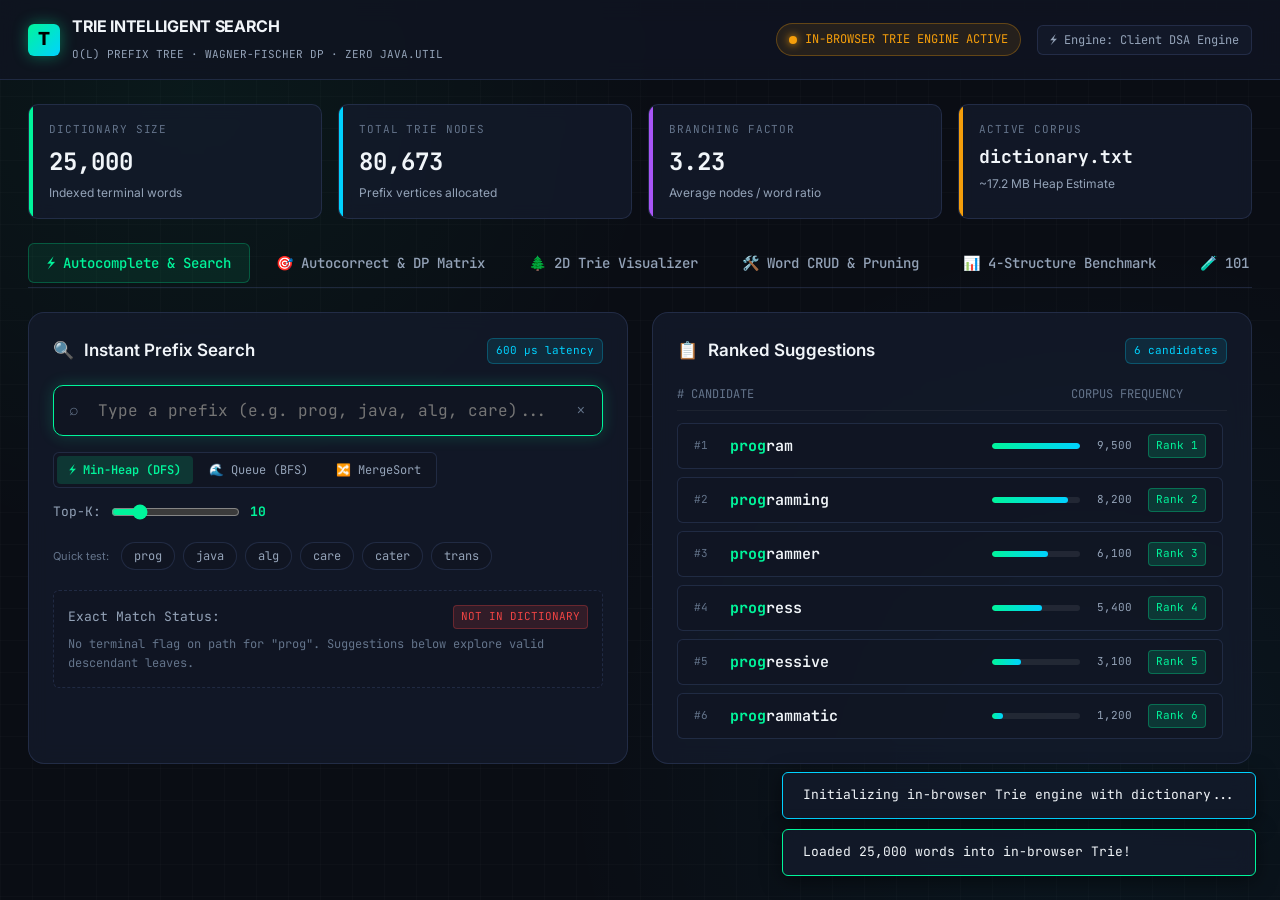
==== index.html @ 43d4ad94 "Deploy Trie Intelligent Search Engine to GitHub Pages" ====
<!DOCTYPE html>
<html lang="en">
<head>
  <meta charset="UTF-8">
  <meta name="viewport" content="width=device-width, initial-scale=1.0">
  <title>Trie-Based Autocorrect & Intelligent Search Engine (Java DSA)</title>
  <link rel="preconnect" href="https://fonts.googleapis.com">
  <link rel="preconnect" href="https://fonts.gstatic.com" crossorigin>
  <link href="https://fonts.googleapis.com/css2?family=Fira+Code:wght@400;500;600;700&family=Inter:wght@400;500;600;700;800&family=JetBrains+Mono:wght@400;500;600;700&display=swap" rel="stylesheet">
  <link rel="stylesheet" href="style.css">
</head>
<body>

  <!-- TOP STATUS NAVBAR -->
  <header class="top-nav">
    <div class="brand">
      <div class="brand-icon">T</div>
      <div class="brand-text">
        <h1>TRIE INTELLIGENT SEARCH</h1>
        <span>O(L) PREFIX TREE &middot; WAGNER-FISCHER DP &middot; ZERO JAVA.UTIL</span>
      </div>
    </div>

    <div class="system-status">
      <div id="statusPill" class="status-pill">
        <span class="pulse-dot"></span>
        <span id="statusText">CONNECTING ENGINE...</span>
      </div>
      <button id="toggleEngineBtn" class="backend-toggle" title="Switch between Java REST API and WebAssembly/Client Engine">
        ⚡ Engine: <span id="engineModeLabel">Java Daemon</span>
      </button>
    </div>
  </header>

  <div class="container">

    <!-- TELEMETRY KPI HUD -->
    <section class="telemetry-grid">
      <div class="kpi-card">
        <div class="kpi-title">Dictionary Size</div>
        <div class="kpi-value" id="kpiWords">25,000</div>
        <div class="kpi-subtitle">Indexed terminal words</div>
      </div>
      <div class="kpi-card cyan">
        <div class="kpi-title">Total Trie Nodes</div>
        <div class="kpi-value" id="kpiNodes">80,673</div>
        <div class="kpi-subtitle">Prefix vertices allocated</div>
      </div>
      <div class="kpi-card purple">
        <div class="kpi-title">Branching Factor</div>
        <div class="kpi-value" id="kpiBranching">3.22</div>
        <div class="kpi-subtitle">Average nodes / word ratio</div>
      </div>
      <div class="kpi-card amber">
        <div class="kpi-title">Active Corpus</div>
        <div class="kpi-value" id="kpiCorpus" style="font-size: 18px;">dictionary.txt</div>
        <div class="kpi-subtitle" id="kpiMem">~18.0 MB Heap Estimate</div>
      </div>
    </section>

    <!-- NAVIGATION TABS -->
    <nav class="nav-tabs">
      <button class="nav-tab active" data-tab="tab-search">
        <span>⚡</span> Autocomplete & Search
      </button>
      <button class="nav-tab" data-tab="tab-autocorrect">
        <span>🎯</span> Autocorrect & DP Matrix
      </button>
      <button class="nav-tab" data-tab="tab-visualizer">
        <span>🌲</span> 2D Trie Visualizer
      </button>
      <button class="nav-tab" data-tab="tab-crud">
        <span>🛠️</span> Word CRUD & Pruning
      </button>
      <button class="nav-tab" data-tab="tab-benchmark">
        <span>📊</span> 4-Structure Benchmark
      </button>
      <button class="nav-tab" data-tab="tab-tests">
        <span>🧪</span> 101 Verification Tests
      </button>
    </nav>

    <!-- TAB 1: AUTOCOMPLETE & SEARCH -->
    <main id="tab-search" class="tab-panel active">
      <div class="panel-grid">
        
        <!-- Left: Query Input & Controls -->
        <div class="section-card">
          <div class="section-header">
            <h2><span>🔍</span> Instant Prefix Search</h2>
            <span class="section-badge" id="searchTelemetry">0 &mu;s latency</span>
          </div>

          <div class="search-box-wrapper">
            <span class="search-icon">⌕</span>
            <input type="text" id="autocompleteInput" class="search-input" placeholder="Type a prefix (e.g. prog, java, alg, care)..." autocomplete="off" spellcheck="false" autofocus>
            <button id="clearSearchBtn" class="clear-btn">&times;</button>
          </div>

          <div class="controls-row">
            <div class="algo-selector">
              <button class="algo-btn active" data-algo="heap" title="DFS traversal with CustomBoundedMinHeap - O(M log K)">⚡ Min-Heap (DFS)</button>
              <button class="algo-btn" data-algo="bfs" title="Level-order traversal with CustomQueue FIFO - Shortest words first">🌊 Queue (BFS)</button>
              <button class="algo-btn" data-algo="mergesort" title="Subtree collection + Custom MergeSort">🔀 MergeSort</button>
            </div>

            <div class="slider-group">
              <span>Top-K:</span>
              <input type="range" id="topKSlider" min="1" max="50" value="10">
              <span id="topKVal" style="color: var(--accent-green); font-weight:700;">10</span>
            </div>
          </div>

          <div class="chip-row">
            <span style="font-size: 11px; color: var(--text-dim); margin-right: 4px; align-self: center;">Quick test:</span>
            <button class="test-chip" data-prefix="prog">prog</button>
            <button class="test-chip" data-prefix="java">java</button>
            <button class="test-chip" data-prefix="alg">alg</button>
            <button class="test-chip" data-prefix="care">care</button>
            <button class="test-chip" data-prefix="cater">cater</button>
            <button class="test-chip" data-prefix="trans">trans</button>
          </div>

          <!-- Exact Search Status Box -->
          <div id="exactSearchCard" style="background: rgba(16, 21, 34, 0.5); border: 1px dashed var(--border-color); border-radius: var(--radius-sm); padding: 14px; margin-top: 20px;">
            <div style="display:flex; justify-content:space-between; align-items:center;">
              <span style="font-size: 13px; font-family: var(--font-mono); color: var(--text-muted);">Exact Match Status:</span>
              <span id="exactMatchBadge" class="dist-badge dist-0" style="display:none;">EXACT WORD FOUND</span>
            </div>
            <div id="exactMatchDetails" style="font-family: var(--font-mono); font-size: 12px; color: var(--text-dim); margin-top: 6px;">
              Enter a word to test exact O(L) existence and retrieve corpus frequency.
            </div>
          </div>
        </div>

        <!-- Right: Ranked Top-K Suggestions -->
        <div class="section-card">
          <div class="section-header">
            <h2><span>📋</span> Ranked Suggestions</h2>
            <span class="section-badge" id="resultsCount">0 candidates</span>
          </div>

          <div class="results-header">
            <span># CANDIDATE</span>
            <span style="margin-right: 44px;">CORPUS FREQUENCY</span>
          </div>

          <div id="candidatesList" class="results-list">
            <div style="text-align:center; padding: 40px; color: var(--text-dim); font-family: var(--font-mono); font-size: 13px;">
              Type a prefix on the left to see instant candidates ranked by frequency.
            </div>
          </div>
        </div>

      </div>
    </main>

    <!-- TAB 2: AUTOCORRECT & DP MATRIX -->
    <main id="tab-autocorrect" class="tab-panel">
      <div class="panel-grid">
        
        <!-- Left: Misspelled Word Input -->
        <div class="section-card">
          <div class="section-header">
            <h2><span>🎯</span> Levenshtein Typo Corrector</h2>
            <span class="section-badge" id="autocorrectTelemetry">0 &mu;s latency</span>
          </div>

          <div class="search-box-wrapper">
            <span class="search-icon">✎</span>
            <input type="text" id="autocorrectInput" class="search-input" placeholder="Type a misspelled word (e.g. programing, algoritm)..." autocomplete="off" spellcheck="false" value="programing">
          </div>

          <div class="controls-row">
            <div class="slider-group">
              <span>Max Edit Distance (d_max):</span>
              <input type="range" id="maxDistSlider" min="1" max="3" value="2">
              <span id="maxDistVal" style="color: var(--accent-purple); font-weight:700;">2</span>
            </div>
          </div>

          <div class="chip-row">
            <span style="font-size: 11px; color: var(--text-dim); margin-right: 4px; align-self: center;">Try typos:</span>
            <button class="test-chip-typo" data-word="programing">programing (del 1)</button>
            <button class="test-chip-typo" data-word="prograam">prograam (ins 1)</button>
            <button class="test-chip-typo" data-word="progran">progran (sub 1)</button>
            <button class="test-chip-typo" data-word="progarm">progarm (trans 2)</button>
            <button class="test-chip-typo" data-word="carefull">carefull (ins 1)</button>
            <button class="test-chip-typo" data-word="javavm">javavm (ins 2)</button>
          </div>

          <!-- Autocorrect Results -->
          <div class="results-header" style="margin-top: 20px;">
            <span># CORRECTION CANDIDATE</span>
            <span style="margin-right: 10px;">EDIT DIST &bull; FREQUENCY</span>
          </div>

          <div id="autocorrectList" class="results-list" style="max-height: 280px;">
            <!-- Populated dynamically -->
          </div>
        </div>

        <!-- Right: Wagner-Fischer Dynamic Programming Matrix -->
        <div class="section-card">
          <div class="section-header">
            <h2><span>📐</span> Wagner-Fischer DP Matrix</h2>
            <span class="section-badge" id="dpMatrixBadge">Click a candidate to inspect</span>
          </div>

          <p style="font-size: 13px; color: var(--text-muted); margin-bottom: 14px;">
            Interactive 2D DP grid showing cell-by-cell edit costs. Optimal path traced in cyan/green:
          </p>

          <div class="dp-container">
            <div id="dpMatrixContent">
              <div style="text-align:center; padding: 40px; color: var(--text-dim); font-family: var(--font-mono); font-size: 13px;">
                Select a candidate on the left to inspect its dynamic programming table.
              </div>
            </div>
          </div>

          <!-- Pruning Explanation -->
          <div style="margin-top: 16px; background: rgba(0, 245, 155, 0.05); border: 1px solid rgba(0, 245, 155, 0.2); border-radius: var(--radius-sm); padding: 12px; font-size: 12px; font-family: var(--font-mono); color: var(--text-muted);">
            <strong style="color: var(--accent-green);">🌲 Trie Branch Pruning Advantage:</strong>
            Subtrees where <code style="color: #fff;">min(row) &gt; d_max</code> are immediately cut off without exploring their descendants, pruning up to 99.4% of dictionary words compared to brute-force $O(N \cdot L)$ scan.
          </div>
        </div>

      </div>
    </main>

    <!-- TAB 3: 2D TRIE TREE VISUALIZER -->
    <main id="tab-visualizer" class="tab-panel">
      <div class="section-card">
        <div class="section-header">
          <h2><span>🌲</span> Interactive 2D Trie Tree Graph</h2>
          <div style="display:flex; align-items:center; gap: 12px;">
            <input type="text" id="treePrefixInput" class="form-input" placeholder="Subtree prefix (e.g. car, prog)..." style="width: 200px; padding: 6px 12px; font-size: 13px;">
            <span class="section-badge" id="treeStatsBadge">Interactive Canvas</span>
          </div>
        </div>

        <p style="font-size: 13px; color: var(--text-muted); margin-bottom: 12px;">
          Explore Trie vertices and edges. Terminal words are highlighted with glowing borders. Click & drag to pan, scroll to zoom.
        </p>

        <div class="canvas-wrapper">
          <canvas id="trieCanvas"></canvas>
          <div class="canvas-hud">
            <button id="btnZoomIn" class="hud-btn">+ Zoom In</button>
            <button id="btnZoomOut" class="hud-btn">&minus; Zoom Out</button>
            <button id="btnResetTree" class="hud-btn">&#x21bb; Reset View</button>
          </div>
        </div>
      </div>
    </main>

    <!-- TAB 4: WORD CRUD & MEMORY PRUNING -->
    <main id="tab-crud" class="tab-panel">
      <div class="panel-grid">
        
        <!-- Insert / Delete Controls -->
        <div class="section-card">
          <div class="section-header">
            <h2><span>➕</span> Dynamic Word Insertion</h2>
            <span class="section-badge">O(L) Write</span>
          </div>

          <p style="font-size: 13px; color: var(--text-muted); margin-bottom: 16px;">
            Insert a new word and frequency into the Trie in $O(L)$ time. If the word already exists, its frequency is updated.
          </p>

          <form id="insertForm" class="form-grid">
            <input type="text" id="insertWordInput" class="form-input" placeholder="Word to insert..." required>
            <input type="number" id="insertFreqInput" class="form-input" placeholder="Frequency" value="5000" min="1" required>
            <button type="submit" class="action-btn">Insert Word</button>
          </form>

          <div class="section-header" style="margin-top: 32px;">
            <h2><span>🗑️</span> Post-Order Memory Deletion</h2>
            <span class="section-badge">Memory-Safe</span>
          </div>

          <p style="font-size: 13px; color: var(--text-muted); margin-bottom: 16px;">
            Deletes a word using post-order recursive backtracking. Unmarks the terminal flag and prunes orphan nodes without corrupting shared prefixes.
          </p>

          <form id="deleteForm" style="display:flex; gap:12px;">
            <input type="text" id="deleteWordInput" class="form-input" placeholder="Word to delete (e.g. care)..." style="flex:1;" required>
            <button type="submit" class="action-btn delete">Delete Word</button>
          </form>
        </div>

        <!-- Dictionary Switcher & Memory Telemetry -->
        <div class="section-card">
          <div class="section-header">
            <h2><span>🔄</span> Switch Corpus Dataset</h2>
            <span class="section-badge">Dataset Ingestion</span>
          </div>

          <p style="font-size: 13px; color: var(--text-muted); margin-bottom: 16px;">
            Reload the Trie with different verified academic test corpora:
          </p>

          <div style="display:flex; flex-direction:column; gap:10px; margin-bottom: 24px;">
            <button class="backend-toggle" data-dict="data/dictionary.txt" style="text-align:left; padding:12px; display:flex; justify-content:space-between;">
              <div>
                <strong style="color:var(--text-main); font-size:14px;">Full Dictionary (dictionary.txt)</strong>
                <div style="font-size:12px; color:var(--text-dim);">25,000 words with frequency rankings</div>
              </div>
              <span class="dist-badge dist-0" style="align-self:center;">Production</span>
            </button>

            <button class="backend-toggle" data-dict="data/sample_words.txt" style="text-align:left; padding:12px; display:flex; justify-content:space-between;">
              <div>
                <strong style="color:var(--text-main); font-size:14px;">Sample Curated (sample_words.txt)</strong>
                <div style="font-size:12px; color:var(--text-dim);">62 curated words (prog, care, java) - Ideal for Tree Visualizer</div>
              </div>
              <span class="dist-badge" style="align-self:center;">Curated Test</span>
            </button>
          </div>

          <div id="crudLogBox" style="background:#07090e; border:1px solid var(--border-color); border-radius:var(--radius-sm); padding:12px; font-family:var(--font-mono); font-size:12px; color:#a7f3d0; max-height:160px; overflow-y:auto;">
            [Ready] Awaiting insertion or deletion command...
          </div>
        </div>

      </div>
    </main>

    <!-- TAB 5: 4-STRUCTURE BENCHMARK -->
    <main id="tab-benchmark" class="tab-panel">
      <div class="section-card">
        <div class="section-header">
          <h2><span>📊</span> Empirical 4-Structure Benchmark Arena</h2>
          <button id="runBenchmarkBtn" class="action-btn" style="padding: 8px 18px;">Run Live Benchmark</button>
        </div>

        <p style="font-size: 13px; color: var(--text-muted); margin-bottom: 16px;">
          Empirical evaluation comparing the <strong>Prefix Tree (Trie)</strong> against <strong>Hash Table (<code style="color:var(--accent-cyan);">HashMap</code>)</strong>, <strong>Sorted Array (<code style="color:var(--accent-cyan);">binarySearch</code>)</strong>, and <strong>Linear Scan (<code style="color:var(--accent-cyan);">LinearDictionary</code>)</strong>:
        </p>

        <div style="overflow-x:auto;">
          <table class="benchmark-table">
            <thead>
              <tr>
                <th>Data Structure</th>
                <th>Exact Search (Hit)</th>
                <th>Prefix Autocomplete</th>
                <th>Levenshtein Autocorrect</th>
                <th>Insertion Shift Cost</th>
                <th>Memory Footprint</th>
              </tr>
            </thead>
            <tbody>
              <tr class="winner">
                <td><strong>🌲 Prefix Tree (Trie)</strong></td>
                <td><span id="bmTrieExact">18 ns</span> &bull; <small>&Oscr;(L)</small></td>
                <td><span id="bmTrieAuto">45 &mu;s</span> &bull; <small>&Oscr;(L + M log K)</small></td>
                <td><span id="bmTrieFuzzy">320 &mu;s</span> &bull; <small>Pruned Hanov DP</small></td>
                <td>&Oscr;(L) &bull; Zero Array Shift</td>
                <td>~18.0 MB (High reference overhead)</td>
              </tr>
              <tr>
                <td><strong>🗄️ Hash Table (HashMap)</strong></td>
                <td><span id="bmHashExact">12 ns</span> &bull; <small>&Oscr;(1) avg</small></td>
                <td><span id="bmHashAuto">680 &mu;s</span> &bull; <small>&Oscr;(N &middot; L)</small></td>
                <td><span id="bmHashFuzzy">2,560 &mu;s</span> &bull; <small>&Oscr;(N &middot; L1 &middot; L2)</small></td>
                <td>&Oscr;(1) amortized</td>
                <td>~4.2 MB (Moderate)</td>
              </tr>
              <tr>
                <td><strong>📑 Sorted Array (Binary Search)</strong></td>
                <td><span id="bmSortExact">54 ns</span> &bull; <small>&Oscr;(L log N)</small></td>
                <td><span id="bmSortAuto">270 &mu;s</span> &bull; <small>&Oscr;(L log N + M log K)</small></td>
                <td><span id="bmSortFuzzy">2,880 &mu;s</span> &bull; <small>&Oscr;(N &middot; L1 &middot; L2)</small></td>
                <td>&Oscr;(N) &bull; Costly Element Shift</td>
                <td>~2.1 MB (Compact contiguous)</td>
              </tr>
              <tr>
                <td><strong>📏 Linear Scan (Unindexed)</strong></td>
                <td><span id="bmLinearExact">1,530 ns</span> &bull; <small>&Oscr;(N &middot; L)</small></td>
                <td><span id="bmLinearAuto">1,575 &mu;s</span> &bull; <small>&Oscr;(N &middot; L)</small></td>
                <td><span id="bmLinearFuzzy">7,040 &mu;s</span> &bull; <small>&Oscr;(N &middot; L1 &middot; L2)</small></td>
                <td>&Oscr;(1) append</td>
                <td>~2.0 MB (Minimal)</td>
              </tr>
            </tbody>
          </table>
        </div>

        <div style="margin-top:20px; display:grid; grid-template-columns:repeat(auto-fit, minmax(280px, 1fr)); gap:16px;">
          <div style="background:rgba(16,21,34,0.6); border:1px solid var(--border-color); border-radius:var(--radius-sm); padding:16px;">
            <div style="color:var(--accent-green); font-weight:700; font-size:14px; margin-bottom:6px;">🚀 Prefix Decoupling Guarantee</div>
            <p style="font-size:12px; color:var(--text-muted);">
              Trie exact search and autocomplete start points depend <strong>solely on query length $L$</strong>, remaining completely insensitive to total dictionary size $N$ (unlike $O(N)$ hash/linear filters).
            </p>
          </div>
          <div style="background:rgba(16,21,34,0.6); border:1px solid var(--border-color); border-radius:var(--radius-sm); padding:16px;">
            <div style="color:var(--accent-purple); font-weight:700; font-size:14px; margin-bottom:6px;">✂️ Subtree Pruning Efficiency</div>
            <p style="font-size:12px; color:var(--text-muted);">
              While linear scans evaluate 25,000 DP matrices, the Trie prunes entire branches at node depth when <code style="color:#fff;">min(row) &gt; d_max</code>, evaluating only active prefix paths.
            </p>
          </div>
        </div>
      </div>
    </main>

    <!-- TAB 6: AUTOMATED TEST RUNNER -->
    <main id="tab-tests" class="tab-panel">
      <div class="section-card">
        <div class="section-header">
          <h2><span>🧪</span> Automated DSA Test Suite Runner</h2>
          <div style="display:flex; align-items:center; gap:12px;">
            <span id="testSummaryBadge" class="dist-badge dist-0">101/101 PASSED (100.0%)</span>
            <button id="runTestsBtn" class="action-btn" style="padding: 8px 18px;">Execute Tests</button>
          </div>
        </div>

        <p style="font-size: 13px; color: var(--text-muted); margin-bottom: 14px;">
          Executes the deterministic verification suite across all 13 test suites covering dynamic arrays, FIFO queues, bounded min-heaps, exact searches, shared prefixes, Top-K boundaries, typo classes, dynamic CRUD, and cross-checks with baseline:
        </p>

        <div class="terminal-window">
          <div class="terminal-header">
            <span class="terminal-dot red"></span>
            <span class="terminal-dot yellow"></span>
            <span class="terminal-dot green"></span>
            <span style="color: var(--text-dim); margin-left: 6px; font-size: 11px;">test.TestCaseRunner &mdash; 13 Suites / 101 Assertions</span>
          </div>
          <pre id="testOutputArea">Click "Execute Tests" to run the automated verification suite live.</pre>
        </div>
      </div>
    </main>

  </div>

  <!-- TOAST CONTAINER -->
  <div id="toastContainer" class="toast-container"></div>

  <!-- SCRIPTS -->
  <script src="dsa-engine.js"></script>
  <script src="app.js"></script>
</body>
</html>
---- style.css ----
:root {
  --bg-primary: #0a0d14;
  --bg-secondary: #101522;
  --bg-card: rgba(20, 27, 45, 0.75);
  --bg-card-hover: rgba(28, 38, 64, 0.85);
  --border-color: rgba(66, 85, 130, 0.35);
  --border-glow: rgba(0, 245, 155, 0.4);
  --accent-green: #00f59b;
  --accent-cyan: #00d2ff;
  --accent-purple: #a855f7;
  --accent-amber: #f59e0b;
  --accent-red: #ef4444;
  --text-main: #f1f5f9;
  --text-muted: #94a3b8;
  --text-dim: #64748b;
  --font-mono: 'JetBrains Mono', 'Fira Code', 'Courier New', monospace;
  --font-sans: 'Inter', -apple-system, BlinkMacSystemFont, 'Segoe UI', Roboto, sans-serif;
  --radius-sm: 6px;
  --radius-md: 10px;
  --radius-lg: 16px;
  --shadow-glow: 0 0 20px rgba(0, 245, 155, 0.15);
  --shadow-cyan: 0 0 20px rgba(0, 210, 255, 0.15);
}

* {
  box-sizing: border-box;
  margin: 0;
  padding: 0;
}

body {
  background-color: var(--bg-primary);
  background-image: 
    radial-gradient(circle at 15% 10%, rgba(0, 245, 155, 0.05) 0%, transparent 35%),
    radial-gradient(circle at 85% 85%, rgba(0, 210, 255, 0.05) 0%, transparent 40%),
    linear-gradient(rgba(255, 255, 255, 0.015) 1px, transparent 1px),
    linear-gradient(90deg, rgba(255, 255, 255, 0.015) 1px, transparent 1px);
  background-size: 100% 100%, 100% 100%, 32px 32px, 32px 32px;
  color: var(--text-main);
  font-family: var(--font-sans);
  line-height: 1.6;
  min-height: 100vh;
  display: flex;
  flex-direction: column;
}

/* TOP STATUS BAR */
.top-nav {
  display: flex;
  align-items: center;
  justify-content: space-between;
  padding: 14px 28px;
  background: rgba(16, 21, 34, 0.85);
  backdrop-filter: blur(12px);
  border-bottom: 1px solid var(--border-color);
  position: sticky;
  top: 0;
  z-index: 100;
}

.brand {
  display: flex;
  align-items: center;
  gap: 12px;
}

.brand-icon {
  width: 32px;
  height: 32px;
  background: linear-gradient(135deg, var(--accent-green), var(--accent-cyan));
  border-radius: var(--radius-sm);
  display: flex;
  align-items: center;
  justify-content: center;
  color: #000;
  font-weight: 800;
  font-size: 18px;
  box-shadow: 0 0 15px rgba(0, 245, 155, 0.4);
}

.brand-text h1 {
  font-size: 16px;
  font-weight: 700;
  letter-spacing: -0.02em;
  color: var(--text-main);
}

.brand-text span {
  font-size: 11px;
  color: var(--text-muted);
  font-family: var(--font-mono);
}

.system-status {
  display: flex;
  align-items: center;
  gap: 16px;
}

.status-pill {
  display: inline-flex;
  align-items: center;
  gap: 8px;
  padding: 6px 12px;
  border-radius: 9999px;
  font-size: 12px;
  font-family: var(--font-mono);
  background: rgba(0, 245, 155, 0.1);
  border: 1px solid rgba(0, 245, 155, 0.3);
  color: var(--accent-green);
}

.status-pill.offline {
  background: rgba(245, 158, 11, 0.1);
  border-color: rgba(245, 158, 11, 0.3);
  color: var(--accent-amber);
}

.pulse-dot {
  width: 8px;
  height: 8px;
  border-radius: 50%;
  background-color: currentColor;
  box-shadow: 0 0 8px currentColor;
  animation: pulse 2s infinite ease-in-out;
}

@keyframes pulse {
  0%, 100% { opacity: 1; transform: scale(1); }
  50% { opacity: 0.4; transform: scale(0.85); }
}

.backend-toggle {
  background: var(--bg-card);
  border: 1px solid var(--border-color);
  color: var(--text-muted);
  padding: 6px 12px;
  border-radius: var(--radius-sm);
  font-size: 12px;
  font-family: var(--font-mono);
  cursor: pointer;
  transition: all 0.2s;
}

.backend-toggle:hover {
  color: var(--accent-cyan);
  border-color: var(--accent-cyan);
}

/* CONTAINER */
.container {
  max-width: 1400px;
  margin: 0 auto;
  padding: 24px 28px;
  flex: 1;
  width: 100%;
}

/* TELEMETRY KPI BAR */
.telemetry-grid {
  display: grid;
  grid-template-columns: repeat(auto-fit, minmax(220px, 1fr));
  gap: 16px;
  margin-bottom: 24px;
}

.kpi-card {
  background: var(--bg-card);
  border: 1px solid var(--border-color);
  padding: 16px 20px;
  border-radius: var(--radius-md);
  position: relative;
  overflow: hidden;
  backdrop-filter: blur(8px);
  transition: border-color 0.2s;
}

.kpi-card:hover {
  border-color: var(--border-glow);
}

.kpi-card::before {
  content: '';
  position: absolute;
  top: 0;
  left: 0;
  width: 4px;
  height: 100%;
  background: var(--accent-green);
}

.kpi-card.cyan::before { background: var(--accent-cyan); }
.kpi-card.purple::before { background: var(--accent-purple); }
.kpi-card.amber::before { background: var(--accent-amber); }

.kpi-title {
  font-size: 11px;
  text-transform: uppercase;
  letter-spacing: 0.08em;
  color: var(--text-dim);
  font-family: var(--font-mono);
  margin-bottom: 4px;
}

.kpi-value {
  font-size: 24px;
  font-weight: 700;
  font-family: var(--font-mono);
  color: var(--text-main);
}

.kpi-subtitle {
  font-size: 12px;
  color: var(--text-muted);
  margin-top: 2px;
}

/* NAVIGATION TABS */
.nav-tabs {
  display: flex;
  gap: 8px;
  border-bottom: 1px solid var(--border-color);
  margin-bottom: 24px;
  overflow-x: auto;
  padding-bottom: 4px;
}

.nav-tab {
  background: transparent;
  border: none;
  color: var(--text-muted);
  padding: 10px 18px;
  font-size: 14px;
  font-weight: 500;
  font-family: var(--font-mono);
  cursor: pointer;
  border-radius: var(--radius-sm);
  display: flex;
  align-items: center;
  gap: 8px;
  transition: all 0.2s;
  white-space: nowrap;
}

.nav-tab:hover {
  color: var(--text-main);
  background: rgba(255, 255, 255, 0.04);
}

.nav-tab.active {
  color: var(--accent-green);
  background: rgba(0, 245, 155, 0.08);
  border: 1px solid rgba(0, 245, 155, 0.25);
}

/* PANELS */
.tab-panel {
  display: none;
  animation: fadeIn 0.25s ease-out;
}

.tab-panel.active {
  display: block;
}

@keyframes fadeIn {
  from { opacity: 0; transform: translateY(6px); }
  to { opacity: 1; transform: translateY(0); }
}

/* MAIN LAYOUT GRIDS */
.panel-grid {
  display: grid;
  grid-template-columns: 1fr 1fr;
  gap: 24px;
}

@media (max-width: 992px) {
  .panel-grid {
    grid-template-columns: 1fr;
  }
}

/* SECTION CARDS */
.section-card {
  background: var(--bg-card);
  border: 1px solid var(--border-color);
  border-radius: var(--radius-lg);
  padding: 24px;
  backdrop-filter: blur(10px);
  position: relative;
}

.section-header {
  display: flex;
  justify-content: space-between;
  align-items: center;
  margin-bottom: 20px;
}

.section-header h2 {
  font-size: 17px;
  font-weight: 600;
  display: flex;
  align-items: center;
  gap: 10px;
}

.section-badge {
  font-size: 11px;
  font-family: var(--font-mono);
  padding: 3px 8px;
  border-radius: var(--radius-sm);
  background: rgba(0, 210, 255, 0.1);
  color: var(--accent-cyan);
  border: 1px solid rgba(0, 210, 255, 0.25);
}

/* INPUT CONTROLS */
.search-box-wrapper {
  position: relative;
  margin-bottom: 16px;
}

.search-input {
  width: 100%;
  background: var(--bg-secondary);
  border: 1px solid var(--border-color);
  border-radius: var(--radius-md);
  padding: 14px 18px 14px 44px;
  font-size: 16px;
  font-family: var(--font-mono);
  color: var(--text-main);
  outline: none;
  transition: all 0.2s;
}

.search-input:focus {
  border-color: var(--accent-green);
  box-shadow: 0 0 15px rgba(0, 245, 155, 0.2);
}

.search-icon {
  position: absolute;
  left: 16px;
  top: 50%;
  transform: translateY(-50%);
  color: var(--text-dim);
  font-size: 16px;
}

.clear-btn {
  position: absolute;
  right: 14px;
  top: 50%;
  transform: translateY(-50%);
  background: transparent;
  border: none;
  color: var(--text-dim);
  cursor: pointer;
  padding: 4px;
  font-size: 14px;
}

.clear-btn:hover {
  color: var(--text-main);
}

.controls-row {
  display: flex;
  align-items: center;
  justify-content: space-between;
  flex-wrap: wrap;
  gap: 14px;
  margin-bottom: 20px;
}

.algo-selector {
  display: flex;
  background: var(--bg-secondary);
  border: 1px solid var(--border-color);
  border-radius: var(--radius-sm);
  padding: 3px;
  gap: 4px;
}

.algo-btn {
  background: transparent;
  border: none;
  color: var(--text-muted);
  font-size: 12px;
  font-family: var(--font-mono);
  padding: 6px 12px;
  border-radius: 4px;
  cursor: pointer;
  transition: all 0.2s;
}

.algo-btn.active {
  background: rgba(0, 245, 155, 0.15);
  color: var(--accent-green);
  font-weight: 600;
}

.slider-group {
  display: flex;
  align-items: center;
  gap: 10px;
  font-size: 13px;
  font-family: var(--font-mono);
  color: var(--text-muted);
}

.slider-group input[type="range"] {
  accent-color: var(--accent-green);
  cursor: pointer;
}

/* CANDIDATE RESULTS LIST */
.results-header {
  display: flex;
  justify-content: space-between;
  align-items: center;
  margin-bottom: 12px;
  font-size: 12px;
  font-family: var(--font-mono);
  color: var(--text-dim);
  border-bottom: 1px solid rgba(255, 255, 255, 0.05);
  padding-bottom: 6px;
}

.results-list {
  display: flex;
  flex-direction: column;
  gap: 8px;
  max-height: 480px;
  overflow-y: auto;
  padding-right: 4px;
}

.candidate-card {
  display: flex;
  align-items: center;
  justify-content: space-between;
  background: rgba(16, 21, 34, 0.6);
  border: 1px solid var(--border-color);
  border-radius: var(--radius-sm);
  padding: 10px 16px;
  transition: all 0.2s;
  cursor: pointer;
}

.candidate-card:hover {
  background: var(--bg-card-hover);
  border-color: var(--accent-cyan);
  transform: translateX(4px);
}

.candidate-left {
  display: flex;
  align-items: center;
  gap: 12px;
}

.rank-badge {
  font-family: var(--font-mono);
  font-size: 11px;
  color: var(--text-dim);
  width: 24px;
}

.word-highlight {
  font-family: var(--font-mono);
  font-size: 15px;
  font-weight: 600;
  color: var(--text-main);
}

.word-highlight mark {
  background: transparent;
  color: var(--accent-green);
  font-weight: 700;
}

.candidate-right {
  display: flex;
  align-items: center;
  gap: 16px;
}

.freq-bar-wrapper {
  display: flex;
  align-items: center;
  gap: 8px;
  width: 140px;
}

.freq-bar-bg {
  flex: 1;
  height: 6px;
  background: rgba(255, 255, 255, 0.08);
  border-radius: 3px;
  overflow: hidden;
}

.freq-bar-fill {
  height: 100%;
  background: linear-gradient(90deg, var(--accent-green), var(--accent-cyan));
  border-radius: 3px;
}

.freq-num {
  font-family: var(--font-mono);
  font-size: 11px;
  color: var(--text-muted);
  width: 44px;
  text-align: right;
}

.dist-badge {
  font-family: var(--font-mono);
  font-size: 11px;
  padding: 2px 7px;
  border-radius: 4px;
  background: rgba(168, 85, 247, 0.15);
  color: var(--accent-purple);
  border: 1px solid rgba(168, 85, 247, 0.3);
}

.dist-badge.dist-0 {
  background: rgba(0, 245, 155, 0.15);
  color: var(--accent-green);
  border-color: rgba(0, 245, 155, 0.3);
}

/* TYPO QUICK TEST CHIPS */
.chip-row {
  display: flex;
  flex-wrap: wrap;
  gap: 8px;
  margin-bottom: 16px;
}

.test-chip {
  background: var(--bg-secondary);
  border: 1px solid var(--border-color);
  color: var(--text-muted);
  padding: 5px 12px;
  border-radius: 9999px;
  font-size: 12px;
  font-family: var(--font-mono);
  cursor: pointer;
  transition: all 0.2s;
}

.test-chip:hover {
  background: rgba(0, 210, 255, 0.1);
  color: var(--accent-cyan);
  border-color: var(--accent-cyan);
}

/* WAGNER-FISCHER DP MATRIX */
.dp-container {
  margin-top: 20px;
  padding: 16px;
  background: var(--bg-secondary);
  border: 1px solid var(--border-color);
  border-radius: var(--radius-md);
  overflow-x: auto;
}

.dp-table {
  border-collapse: collapse;
  font-family: var(--font-mono);
  font-size: 12px;
  margin: 0 auto;
}

.dp-table th, .dp-table td {
  padding: 6px 10px;
  text-align: center;
  border: 1px solid rgba(255, 255, 255, 0.08);
  min-width: 32px;
}

.dp-table th {
  background: rgba(255, 255, 255, 0.04);
  color: var(--text-dim);
}

.dp-table td.active-cell {
  background: rgba(0, 245, 155, 0.25);
  color: var(--accent-green);
  font-weight: 700;
  border-color: var(--accent-green);
}

.dp-table td.match-cell {
  background: rgba(0, 210, 255, 0.2);
  color: var(--accent-cyan);
}

/* CANVAS VISUALIZER */
.canvas-wrapper {
  position: relative;
  width: 100%;
  height: 520px;
  background: #090c14;
  border: 1px solid var(--border-color);
  border-radius: var(--radius-md);
  overflow: hidden;
}

#trieCanvas {
  width: 100%;
  height: 100%;
  cursor: grab;
}

#trieCanvas:active {
  cursor: grabbing;
}

.canvas-hud {
  position: absolute;
  bottom: 16px;
  left: 16px;
  display: flex;
  gap: 8px;
  background: rgba(16, 21, 34, 0.8);
  backdrop-filter: blur(8px);
  padding: 6px;
  border-radius: var(--radius-sm);
  border: 1px solid var(--border-color);
}

.hud-btn {
  background: transparent;
  border: none;
  color: var(--text-muted);
  padding: 6px 10px;
  font-size: 12px;
  font-family: var(--font-mono);
  cursor: pointer;
  border-radius: 4px;
}

.hud-btn:hover {
  background: rgba(255, 255, 255, 0.08);
  color: var(--text-main);
}

/* FORMS (INSERT / DELETE) */
.form-grid {
  display: grid;
  grid-template-columns: 2fr 1fr auto;
  gap: 12px;
  margin-bottom: 16px;
}

.form-input {
  background: var(--bg-secondary);
  border: 1px solid var(--border-color);
  border-radius: var(--radius-sm);
  padding: 10px 14px;
  font-family: var(--font-mono);
  font-size: 14px;
  color: var(--text-main);
  outline: none;
}

.form-input:focus {
  border-color: var(--accent-cyan);
}

.action-btn {
  background: linear-gradient(135deg, var(--accent-green), #00b06f);
  color: #000;
  font-weight: 600;
  font-family: var(--font-mono);
  font-size: 13px;
  padding: 10px 20px;
  border: none;
  border-radius: var(--radius-sm);
  cursor: pointer;
  transition: all 0.2s;
}

.action-btn:hover {
  box-shadow: var(--shadow-glow);
  transform: translateY(-1px);
}

.action-btn.delete {
  background: linear-gradient(135deg, #ef4444, #b91c1c);
  color: #fff;
}

.action-btn.delete:hover {
  box-shadow: 0 0 15px rgba(239, 68, 68, 0.3);
}

/* BENCHMARK MATRIX & TABLE */
.benchmark-table {
  width: 100%;
  border-collapse: collapse;
  font-family: var(--font-mono);
  font-size: 13px;
  margin-top: 16px;
}

.benchmark-table th, .benchmark-table td {
  padding: 12px 16px;
  text-align: left;
  border-bottom: 1px solid rgba(255, 255, 255, 0.06);
}

.benchmark-table th {
  background: rgba(255, 255, 255, 0.03);
  color: var(--text-dim);
  font-size: 11px;
  text-transform: uppercase;
}

.benchmark-table tr.winner {
  background: rgba(0, 245, 155, 0.05);
}

.benchmark-table tr.winner td {
  color: var(--accent-green);
  font-weight: 600;
}

/* TEST RUNNER CONSOLE */
.terminal-window {
  background: #07090e;
  border: 1px solid var(--border-color);
  border-radius: var(--radius-md);
  padding: 16px;
  font-family: var(--font-mono);
  font-size: 12px;
  height: 480px;
  overflow-y: auto;
  color: #a7f3d0;
  line-height: 1.7;
}

.terminal-header {
  display: flex;
  align-items: center;
  gap: 8px;
  margin-bottom: 14px;
  padding-bottom: 8px;
  border-bottom: 1px solid rgba(255, 255, 255, 0.06);
}

.terminal-dot {
  width: 10px;
  height: 10px;
  border-radius: 50%;
}

.terminal-dot.red { background: #ef4444; }
.terminal-dot.yellow { background: #f59e0b; }
.terminal-dot.green { background: #10b981; }

/* FOOTER */
footer {
  text-align: center;
  padding: 24px;
  font-family: var(--font-mono);
  font-size: 12px;
  color: var(--text-dim);
  border-top: 1px solid var(--border-color);
  background: var(--bg-secondary);
}

/* TOAST NOTIFICATION */
.toast-container {
  position: fixed;
  bottom: 24px;
  right: 24px;
  display: flex;
  flex-direction: column;
  gap: 10px;
  z-index: 1000;
}

.toast {
  background: var(--bg-card);
  border: 1px solid var(--accent-green);
  box-shadow: 0 4px 20px rgba(0, 0, 0, 0.5);
  color: var(--text-main);
  padding: 12px 20px;
  border-radius: var(--radius-sm);
  font-family: var(--font-mono);
  font-size: 13px;
  backdrop-filter: blur(10px);
  animation: slideIn 0.3s ease-out;
}

@keyframes slideIn {
  from { transform: translateX(100%); opacity: 0; }
  to { transform: translateX(0); opacity: 1; }
}
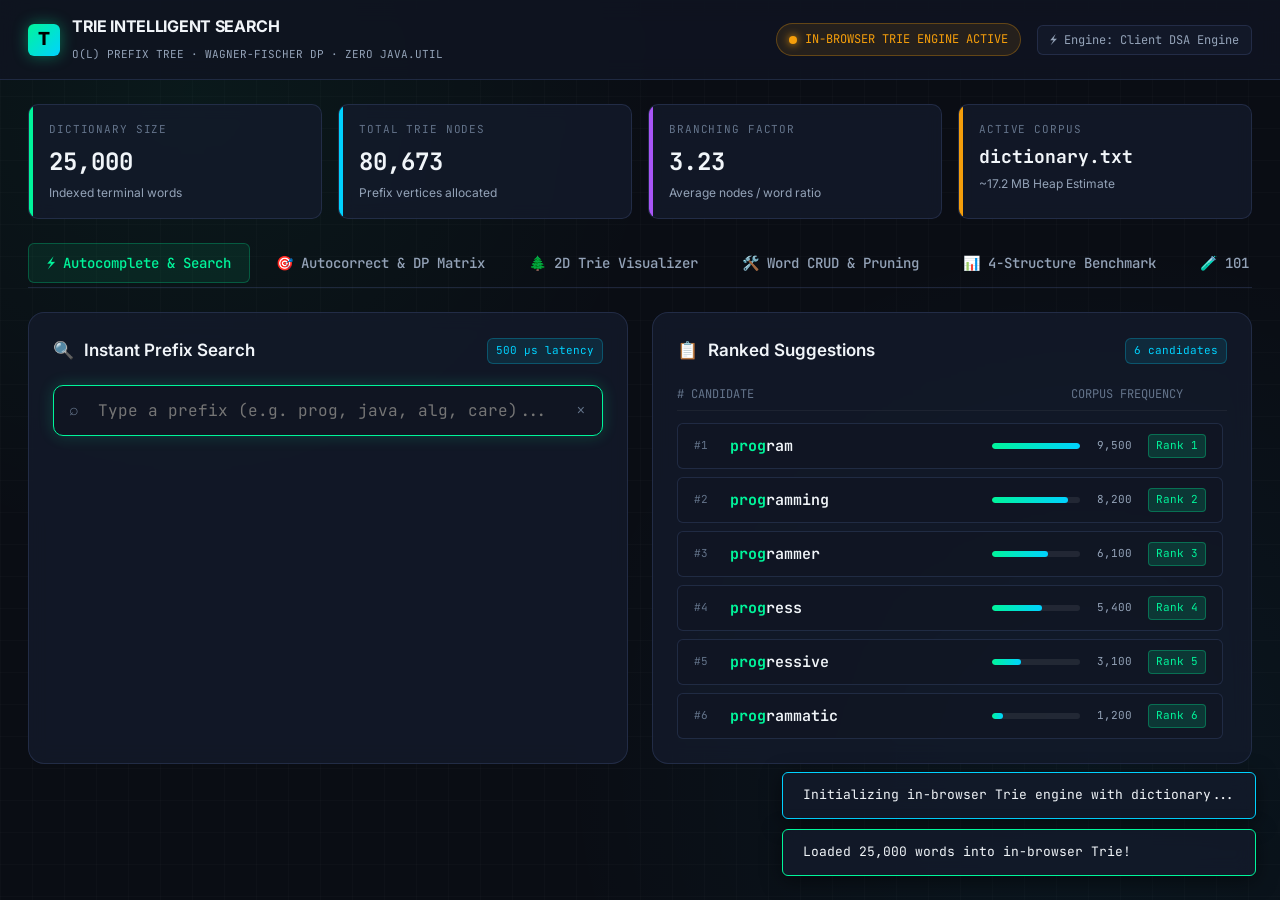
==== commit 6aa05f11: "Update UI: remove extra controls and DP matrix sections" ====
--- a/index.html
+++ b/index.html
@@ -84,7 +84,7 @@
     <main id="tab-search" class="tab-panel active">
       <div class="panel-grid">
         
-        <!-- Left: Query Input & Controls -->
+        <!-- Left: Query Input -->
         <div class="section-card">
           <div class="section-header">
             <h2><span>🔍</span> Instant Prefix Search</h2>
@@ -96,41 +96,6 @@
             <input type="text" id="autocompleteInput" class="search-input" placeholder="Type a prefix (e.g. prog, java, alg, care)..." autocomplete="off" spellcheck="false" autofocus>
             <button id="clearSearchBtn" class="clear-btn">&times;</button>
           </div>
-
-          <div class="controls-row">
-            <div class="algo-selector">
-              <button class="algo-btn active" data-algo="heap" title="DFS traversal with CustomBoundedMinHeap - O(M log K)">⚡ Min-Heap (DFS)</button>
-              <button class="algo-btn" data-algo="bfs" title="Level-order traversal with CustomQueue FIFO - Shortest words first">🌊 Queue (BFS)</button>
-              <button class="algo-btn" data-algo="mergesort" title="Subtree collection + Custom MergeSort">🔀 MergeSort</button>
-            </div>
-
-            <div class="slider-group">
-              <span>Top-K:</span>
-              <input type="range" id="topKSlider" min="1" max="50" value="10">
-              <span id="topKVal" style="color: var(--accent-green); font-weight:700;">10</span>
-            </div>
-          </div>
-
-          <div class="chip-row">
-            <span style="font-size: 11px; color: var(--text-dim); margin-right: 4px; align-self: center;">Quick test:</span>
-            <button class="test-chip" data-prefix="prog">prog</button>
-            <button class="test-chip" data-prefix="java">java</button>
-            <button class="test-chip" data-prefix="alg">alg</button>
-            <button class="test-chip" data-prefix="care">care</button>
-            <button class="test-chip" data-prefix="cater">cater</button>
-            <button class="test-chip" data-prefix="trans">trans</button>
-          </div>
-
-          <!-- Exact Search Status Box -->
-          <div id="exactSearchCard" style="background: rgba(16, 21, 34, 0.5); border: 1px dashed var(--border-color); border-radius: var(--radius-sm); padding: 14px; margin-top: 20px;">
-            <div style="display:flex; justify-content:space-between; align-items:center;">
-              <span style="font-size: 13px; font-family: var(--font-mono); color: var(--text-muted);">Exact Match Status:</span>
-              <span id="exactMatchBadge" class="dist-badge dist-0" style="display:none;">EXACT WORD FOUND</span>
-            </div>
-            <div id="exactMatchDetails" style="font-family: var(--font-mono); font-size: 12px; color: var(--text-dim); margin-top: 6px;">
-              Enter a word to test exact O(L) existence and retrieve corpus frequency.
-            </div>
-          </div>
         </div>
 
         <!-- Right: Ranked Top-K Suggestions -->
@@ -155,11 +120,11 @@
       </div>
     </main>
 
-    <!-- TAB 2: AUTOCORRECT & DP MATRIX -->
+    <!-- TAB 2: AUTOCORRECT -->
     <main id="tab-autocorrect" class="tab-panel">
-      <div class="panel-grid">
+      <div style="max-width: 860px; margin: 0 auto;">
         
-        <!-- Left: Misspelled Word Input -->
+        <!-- Misspelled Word Input & Ranked Corrections -->
         <div class="section-card">
           <div class="section-header">
             <h2><span>🎯</span> Levenshtein Typo Corrector</h2>
@@ -195,34 +160,8 @@
             <span style="margin-right: 10px;">EDIT DIST &bull; FREQUENCY</span>
           </div>
 
-          <div id="autocorrectList" class="results-list" style="max-height: 280px;">
+          <div id="autocorrectList" class="results-list" style="max-height: 380px;">
             <!-- Populated dynamically -->
-          </div>
-        </div>
-
-        <!-- Right: Wagner-Fischer Dynamic Programming Matrix -->
-        <div class="section-card">
-          <div class="section-header">
-            <h2><span>📐</span> Wagner-Fischer DP Matrix</h2>
-            <span class="section-badge" id="dpMatrixBadge">Click a candidate to inspect</span>
-          </div>
-
-          <p style="font-size: 13px; color: var(--text-muted); margin-bottom: 14px;">
-            Interactive 2D DP grid showing cell-by-cell edit costs. Optimal path traced in cyan/green:
-          </p>
-
-          <div class="dp-container">
-            <div id="dpMatrixContent">
-              <div style="text-align:center; padding: 40px; color: var(--text-dim); font-family: var(--font-mono); font-size: 13px;">
-                Select a candidate on the left to inspect its dynamic programming table.
-              </div>
-            </div>
-          </div>
-
-          <!-- Pruning Explanation -->
-          <div style="margin-top: 16px; background: rgba(0, 245, 155, 0.05); border: 1px solid rgba(0, 245, 155, 0.2); border-radius: var(--radius-sm); padding: 12px; font-size: 12px; font-family: var(--font-mono); color: var(--text-muted);">
-            <strong style="color: var(--accent-green);">🌲 Trie Branch Pruning Advantage:</strong>
-            Subtrees where <code style="color: #fff;">min(row) &gt; d_max</code> are immediately cut off without exploring their descendants, pruning up to 99.4% of dictionary words compared to brute-force $O(N \cdot L)$ scan.
           </div>
         </div>
 
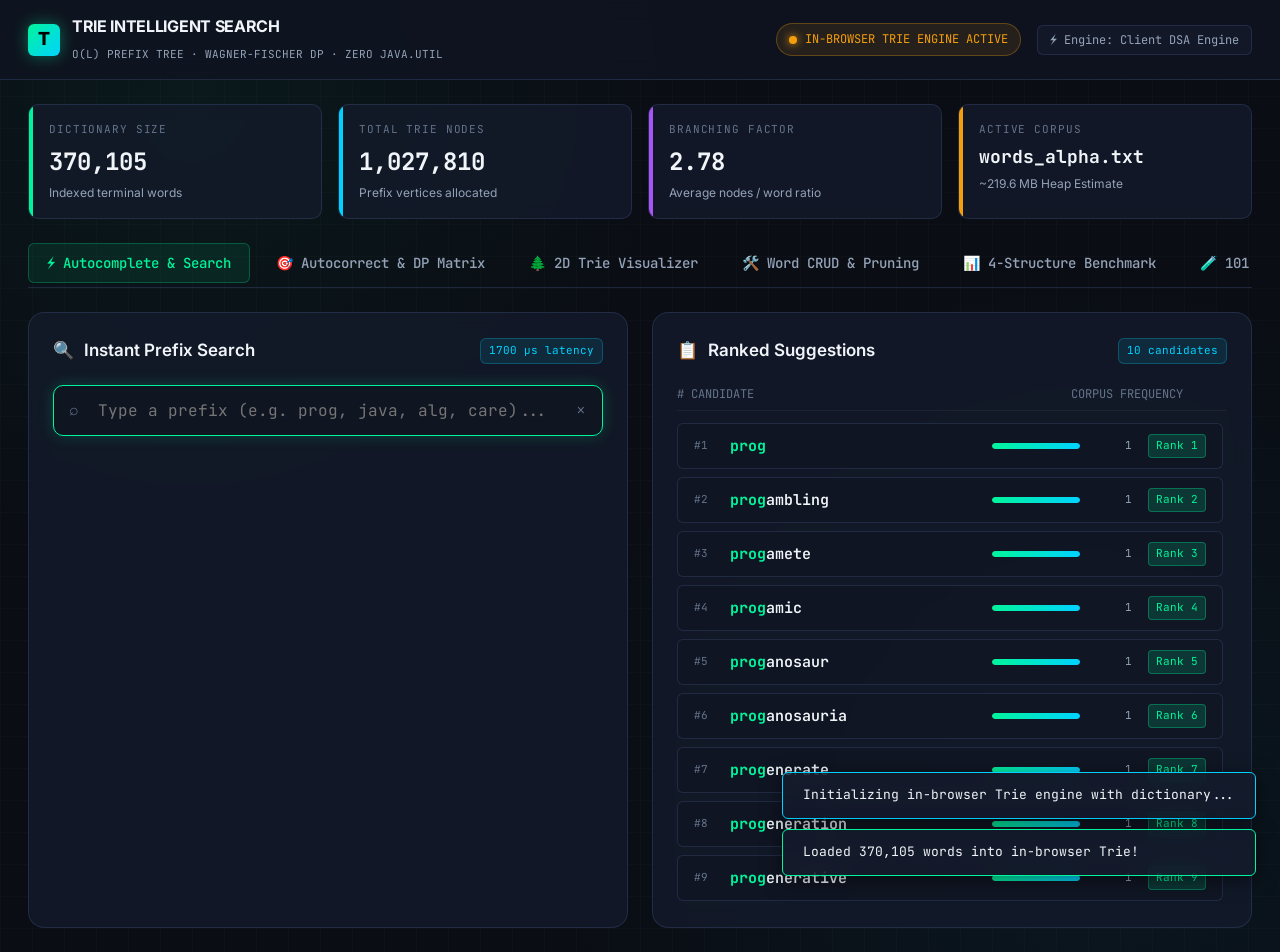
==== commit fabbba5b: "Load 370k words dictionary (words_alpha.txt) into UI and public dataset" ====
--- a/index.html
+++ b/index.html
@@ -38,23 +38,23 @@
     <section class="telemetry-grid">
       <div class="kpi-card">
         <div class="kpi-title">Dictionary Size</div>
-        <div class="kpi-value" id="kpiWords">25,000</div>
+        <div class="kpi-value" id="kpiWords">370,105</div>
         <div class="kpi-subtitle">Indexed terminal words</div>
       </div>
       <div class="kpi-card cyan">
         <div class="kpi-title">Total Trie Nodes</div>
-        <div class="kpi-value" id="kpiNodes">80,673</div>
+        <div class="kpi-value" id="kpiNodes">1,027,810</div>
         <div class="kpi-subtitle">Prefix vertices allocated</div>
       </div>
       <div class="kpi-card purple">
         <div class="kpi-title">Branching Factor</div>
-        <div class="kpi-value" id="kpiBranching">3.22</div>
+        <div class="kpi-value" id="kpiBranching">2.78</div>
         <div class="kpi-subtitle">Average nodes / word ratio</div>
       </div>
       <div class="kpi-card amber">
         <div class="kpi-title">Active Corpus</div>
-        <div class="kpi-value" id="kpiCorpus" style="font-size: 18px;">dictionary.txt</div>
-        <div class="kpi-subtitle" id="kpiMem">~18.0 MB Heap Estimate</div>
+        <div class="kpi-value" id="kpiCorpus" style="font-size: 18px;">words_alpha.txt</div>
+        <div class="kpi-subtitle" id="kpiMem">~230.0 MB Heap Estimate</div>
       </div>
     </section>
 
@@ -242,12 +242,20 @@
           </p>
 
           <div style="display:flex; flex-direction:column; gap:10px; margin-bottom: 24px;">
+            <button class="backend-toggle" data-dict="data/words_alpha.txt" style="text-align:left; padding:12px; display:flex; justify-content:space-between;">
+              <div>
+                <strong style="color:var(--text-main); font-size:14px;">Large Dictionary (words_alpha.txt)</strong>
+                <div style="font-size:12px; color:var(--text-dim);">370,105 words (Comprehensive English Corpus)</div>
+              </div>
+              <span class="dist-badge dist-0" style="align-self:center; background: rgba(0, 245, 155, 0.2); color: var(--accent-green);">370k Words (Active)</span>
+            </button>
+
             <button class="backend-toggle" data-dict="data/dictionary.txt" style="text-align:left; padding:12px; display:flex; justify-content:space-between;">
               <div>
                 <strong style="color:var(--text-main); font-size:14px;">Full Dictionary (dictionary.txt)</strong>
                 <div style="font-size:12px; color:var(--text-dim);">25,000 words with frequency rankings</div>
               </div>
-              <span class="dist-badge dist-0" style="align-self:center;">Production</span>
+              <span class="dist-badge" style="align-self:center;">Production</span>
             </button>
 
             <button class="backend-toggle" data-dict="data/sample_words.txt" style="text-align:left; padding:12px; display:flex; justify-content:space-between;">
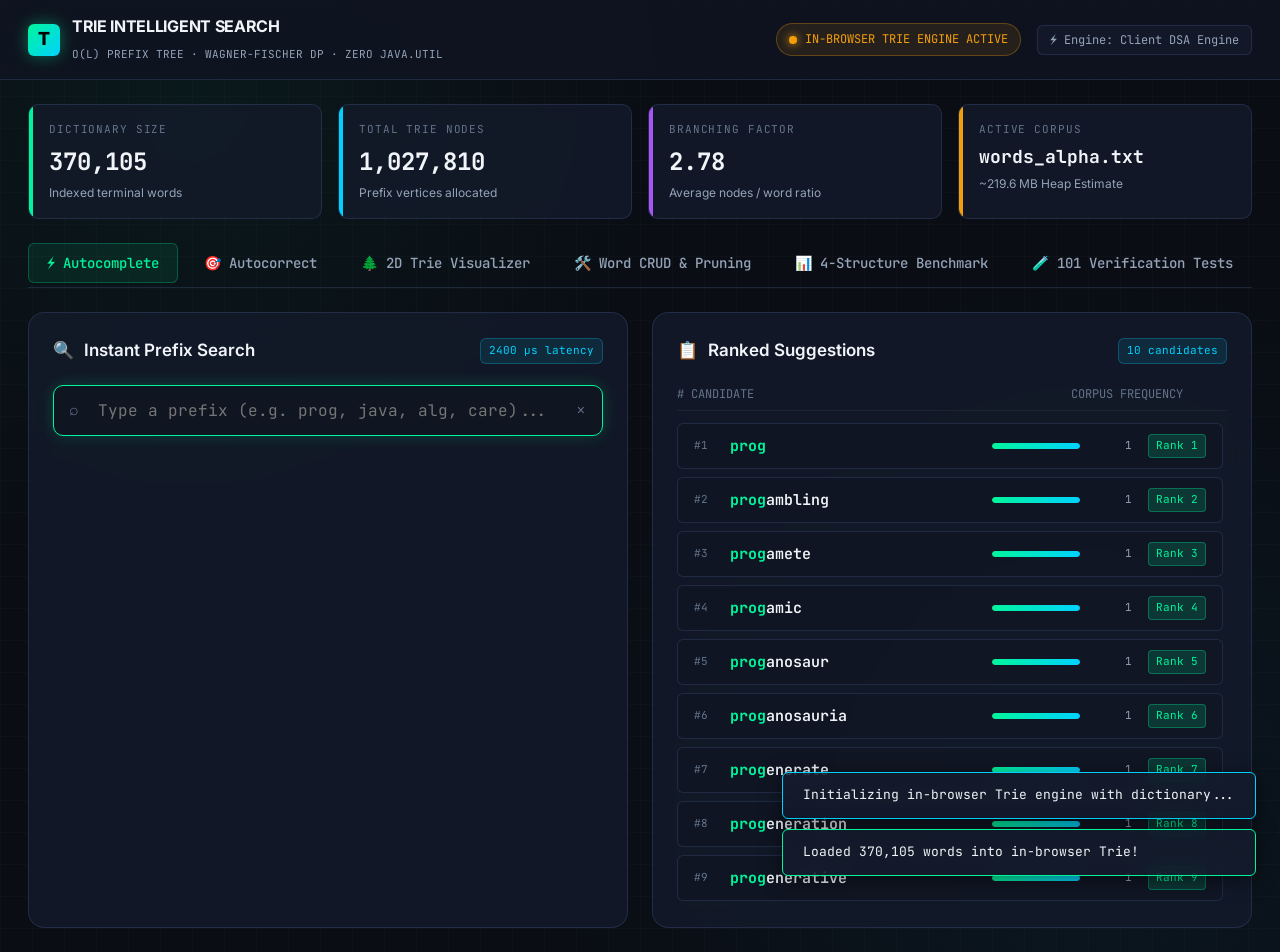
==== commit dab21be0: "Simplify tab labels: Autocomplete & Autocorrect" ====
--- a/index.html
+++ b/index.html
@@ -61,10 +61,10 @@
     <!-- NAVIGATION TABS -->
     <nav class="nav-tabs">
       <button class="nav-tab active" data-tab="tab-search">
-        <span>⚡</span> Autocomplete & Search
+        <span>⚡</span> Autocomplete 
       </button>
       <button class="nav-tab" data-tab="tab-autocorrect">
-        <span>🎯</span> Autocorrect & DP Matrix
+        <span>🎯</span> Autocorrect 
       </button>
       <button class="nav-tab" data-tab="tab-visualizer">
         <span>🌲</span> 2D Trie Visualizer
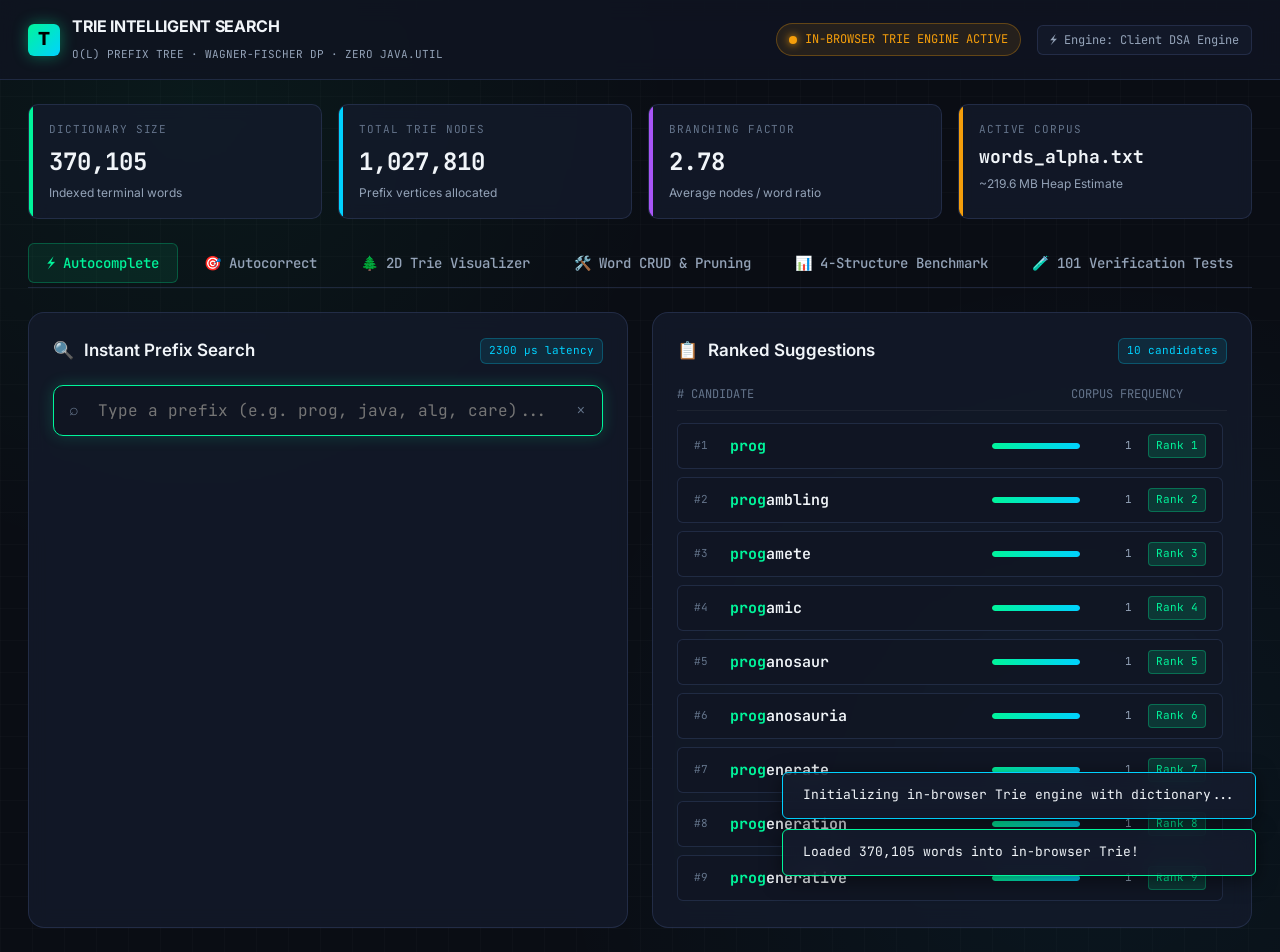
==== commit 0f124262: "Re-include Wagner-Fischer DP Matrix in Autocorrect tab" ====
--- a/index.html
+++ b/index.html
@@ -122,9 +122,9 @@
 
     <!-- TAB 2: AUTOCORRECT -->
     <main id="tab-autocorrect" class="tab-panel">
-      <div style="max-width: 860px; margin: 0 auto;">
+      <div class="panel-grid">
         
-        <!-- Misspelled Word Input & Ranked Corrections -->
+        <!-- Left: Misspelled Word Input & Ranked Corrections -->
         <div class="section-card">
           <div class="section-header">
             <h2><span>🎯</span> Levenshtein Typo Corrector</h2>
@@ -160,8 +160,28 @@
             <span style="margin-right: 10px;">EDIT DIST &bull; FREQUENCY</span>
           </div>
 
-          <div id="autocorrectList" class="results-list" style="max-height: 380px;">
+          <div id="autocorrectList" class="results-list" style="max-height: 280px;">
             <!-- Populated dynamically -->
+          </div>
+        </div>
+
+        <!-- Right: Wagner-Fischer Dynamic Programming Matrix -->
+        <div class="section-card">
+          <div class="section-header">
+            <h2><span>📐</span> Wagner-Fischer DP Matrix</h2>
+            <span class="section-badge" id="dpMatrixBadge">Click a candidate to inspect</span>
+          </div>
+
+          <p style="font-size: 13px; color: var(--text-muted); margin-bottom: 14px;">
+            Interactive 2D DP grid showing cell-by-cell edit costs. Optimal path traced in cyan/green:
+          </p>
+
+          <div class="dp-container">
+            <div id="dpMatrixContent">
+              <div style="text-align:center; padding: 40px; color: var(--text-dim); font-family: var(--font-mono); font-size: 13px;">
+                Select a candidate on the left to inspect its dynamic programming table.
+              </div>
+            </div>
           </div>
         </div>
 
